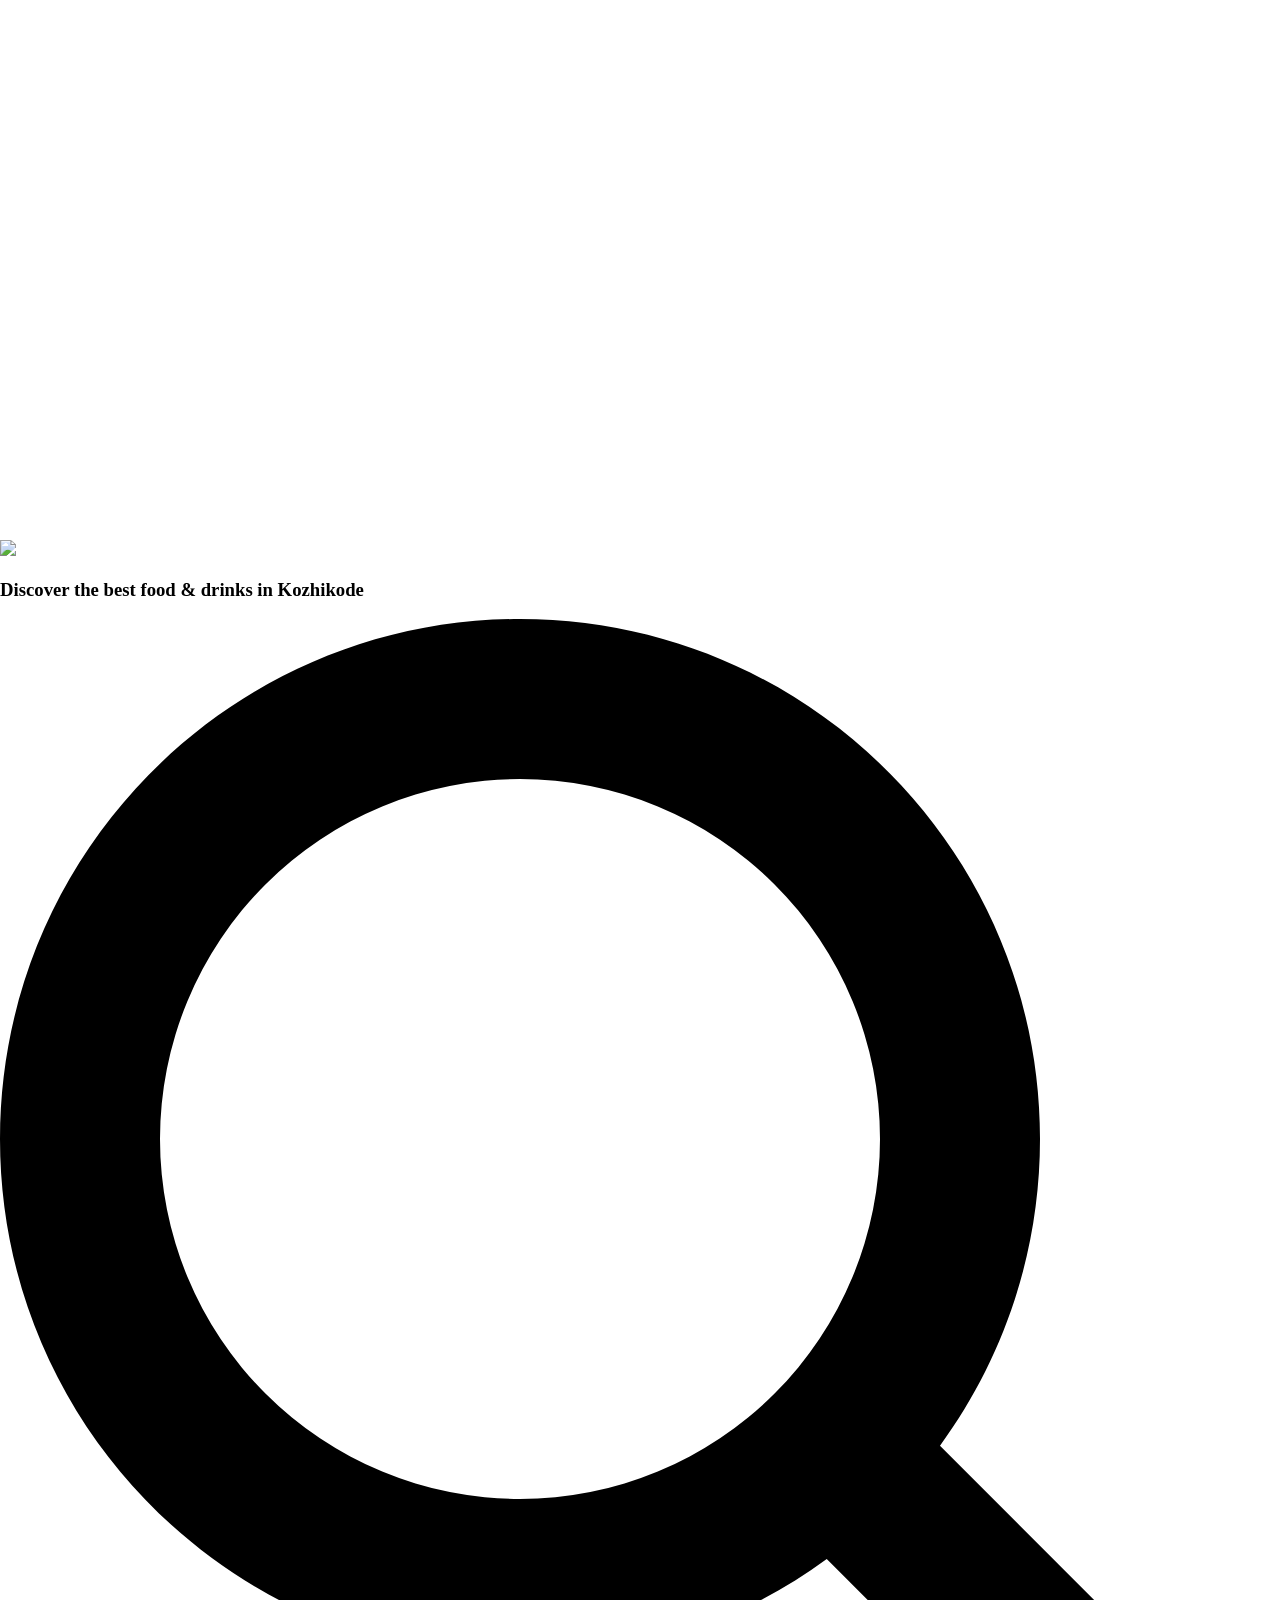
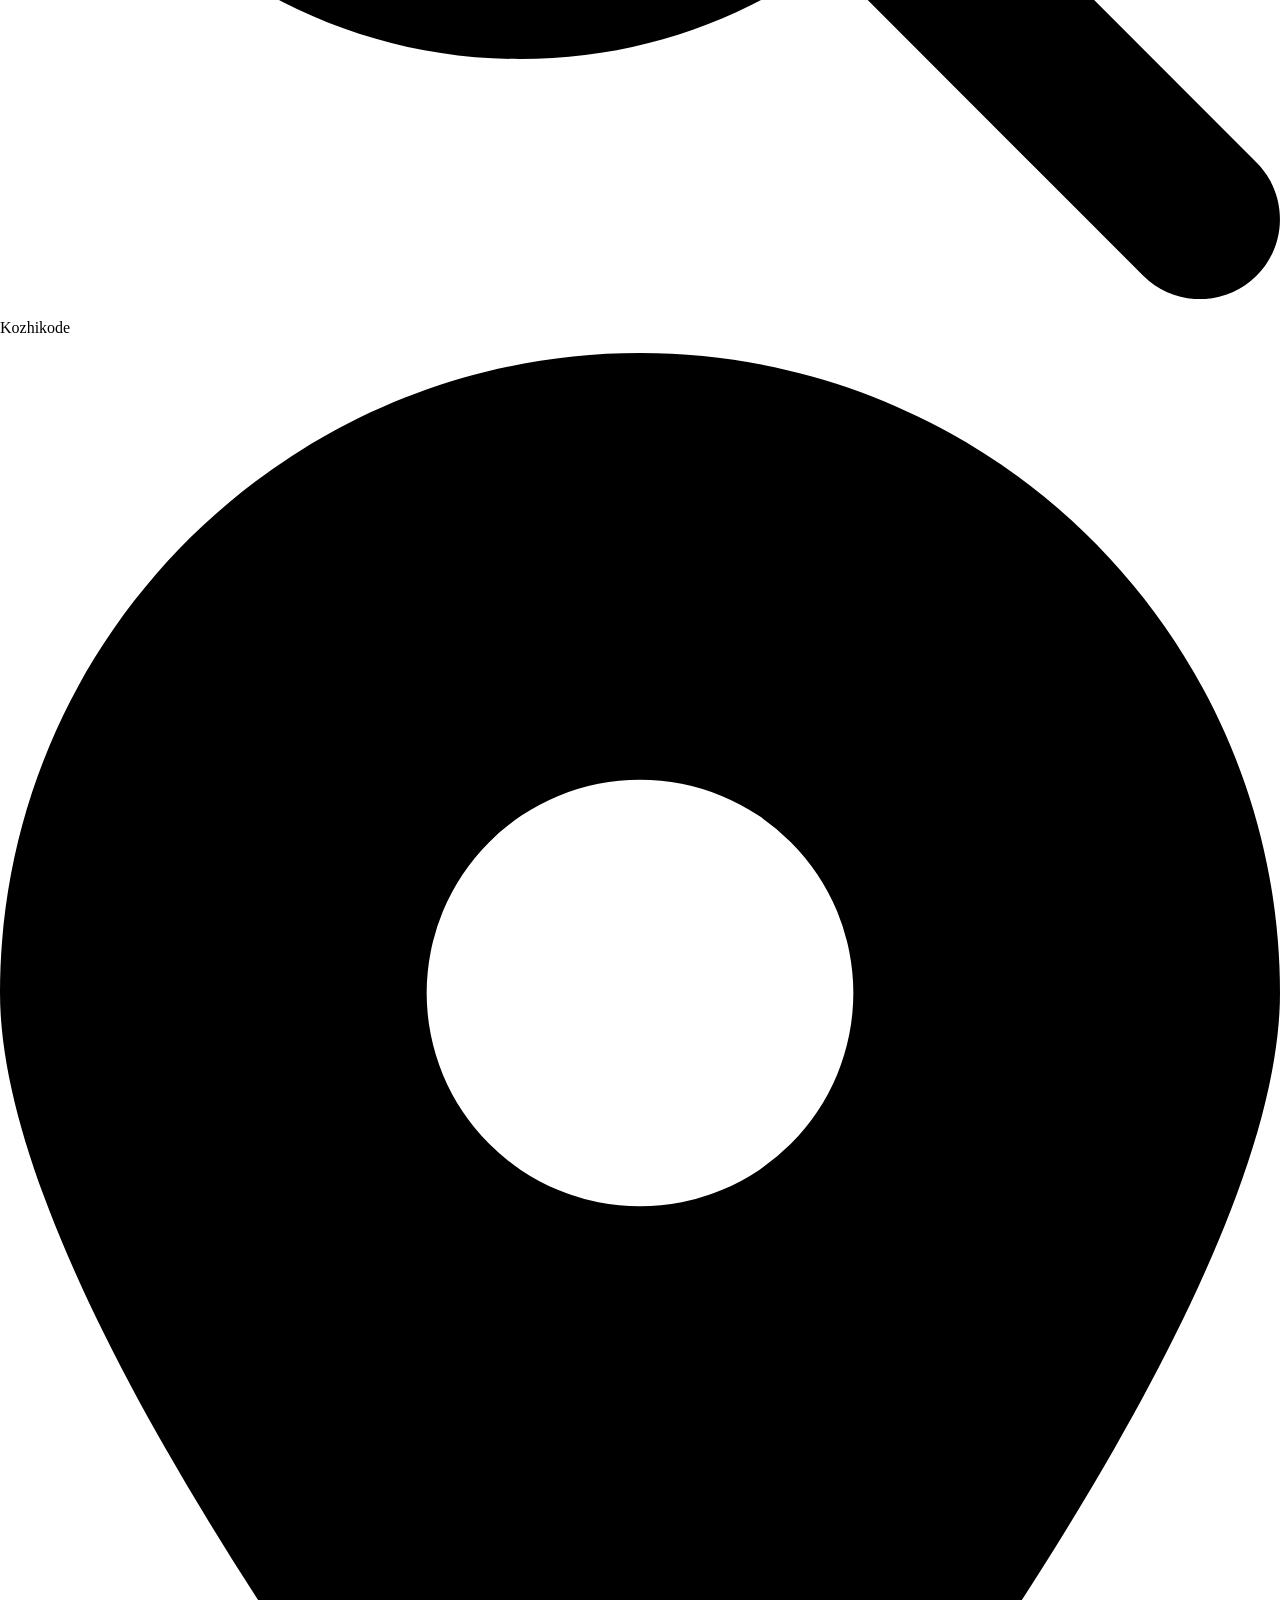
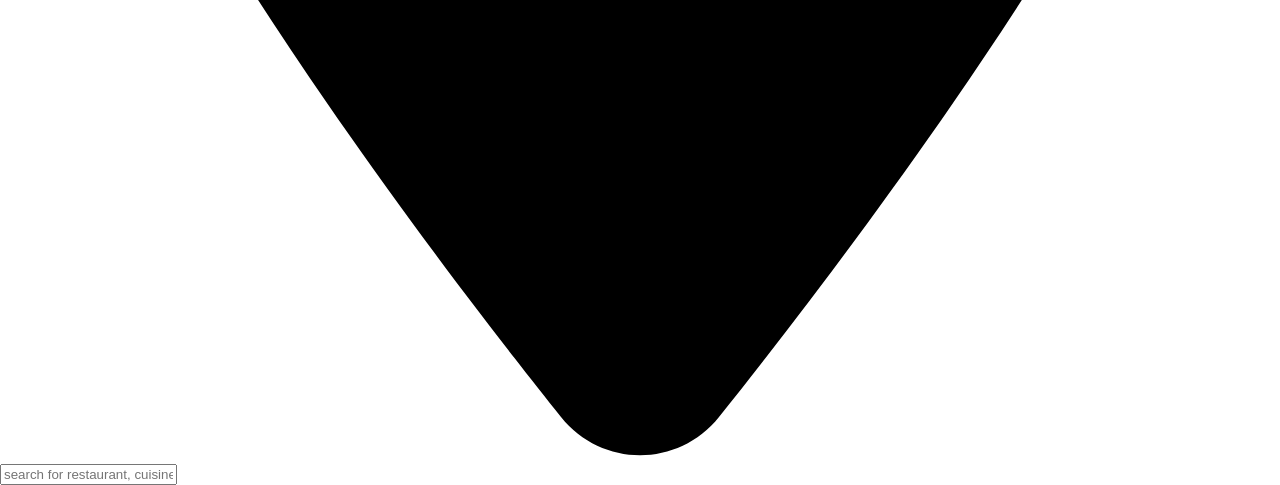
==== Zomato.html @ 06cb5dfa "hii" ====
<!DOCTYPE html>
<html lang="en">
<head>
    <meta charset="UTF-8">
    <link rel="icon" href="Zomato_logo.png">
    <link rel="stylesheet" href="Zomato.css">
    <meta name="viewport" content="width=device-width, initial-scale=1.0">
    <title>Zomato</title>
</head>
<body>
    <header>
        <nav>
        <div class="user-icon">
        </div>
        <div class="right">
        </div>
        </nav>
    </header>

    
           
        <div class="head">
            <img class="nav-img" src="https://b.zmtcdn.com/web_assets/81f3ff974d82520780078ba1cfbd453a1583259680.png">
            <h3>Discover the best food & drinks in Kozhikode</h3>
        </div>
        <div class="Seach">
            <svg xmlns="http://www.w3.org/2000/svg" viewBox="0 0 512 512" wi ><!--!Font Awesome Free 6.7.2 by @fontawesome - https://fontawesome.com License - https://fontawesome.com/license/free Copyright 2025 Fonticons, Inc.--><path d="M416 208c0 45.9-14.9 88.3-40 122.7L502.6 457.4c12.5 12.5 12.5 32.8 0 45.3s-32.8 12.5-45.3 0L330.7 376c-34.4 25.2-76.8 40-122.7 40C93.1 416 0 322.9 0 208S93.1 0 208 0S416 93.1 416 208zM208 352a144 144 0 1 0 0-288 144 144 0 1 0 0 288z"/></svg>
            <p>Kozhikode</p>
            <svg xmlns="http://www.w3.org/2000/svg" viewBox="0 0 384 512"><!--!Font Awesome Free 6.7.2 by @fontawesome - https://fontawesome.com License - https://fontawesome.com/license/free Copyright 2025 Fonticons, Inc.--><path d="M215.7 499.2C267 435 384 279.4 384 192C384 86 298 0 192 0S0 86 0 192c0 87.4 117 243 168.3 307.2c12.3 15.3 35.1 15.3 47.4 0zM192 128a64 64 0 1 1 0 128 64 64 0 1 1 0-128z"/></svg>
            <input type="text" placeholder="search for restaurant, cuisine or a dish">
        </div>
</body>
</html>
---- Zomato.css ----
body {
    margin: 0%;
    padding: 0%;
    text-decoration: none;
}
header {
    width: 100%;
    height: 60vh;
    overflow: hidden;
    position: relative;
    object-fit: cover;
}
.nav-imag {
position: absolute;
top: 20vh;
z-index: -1;
 
}
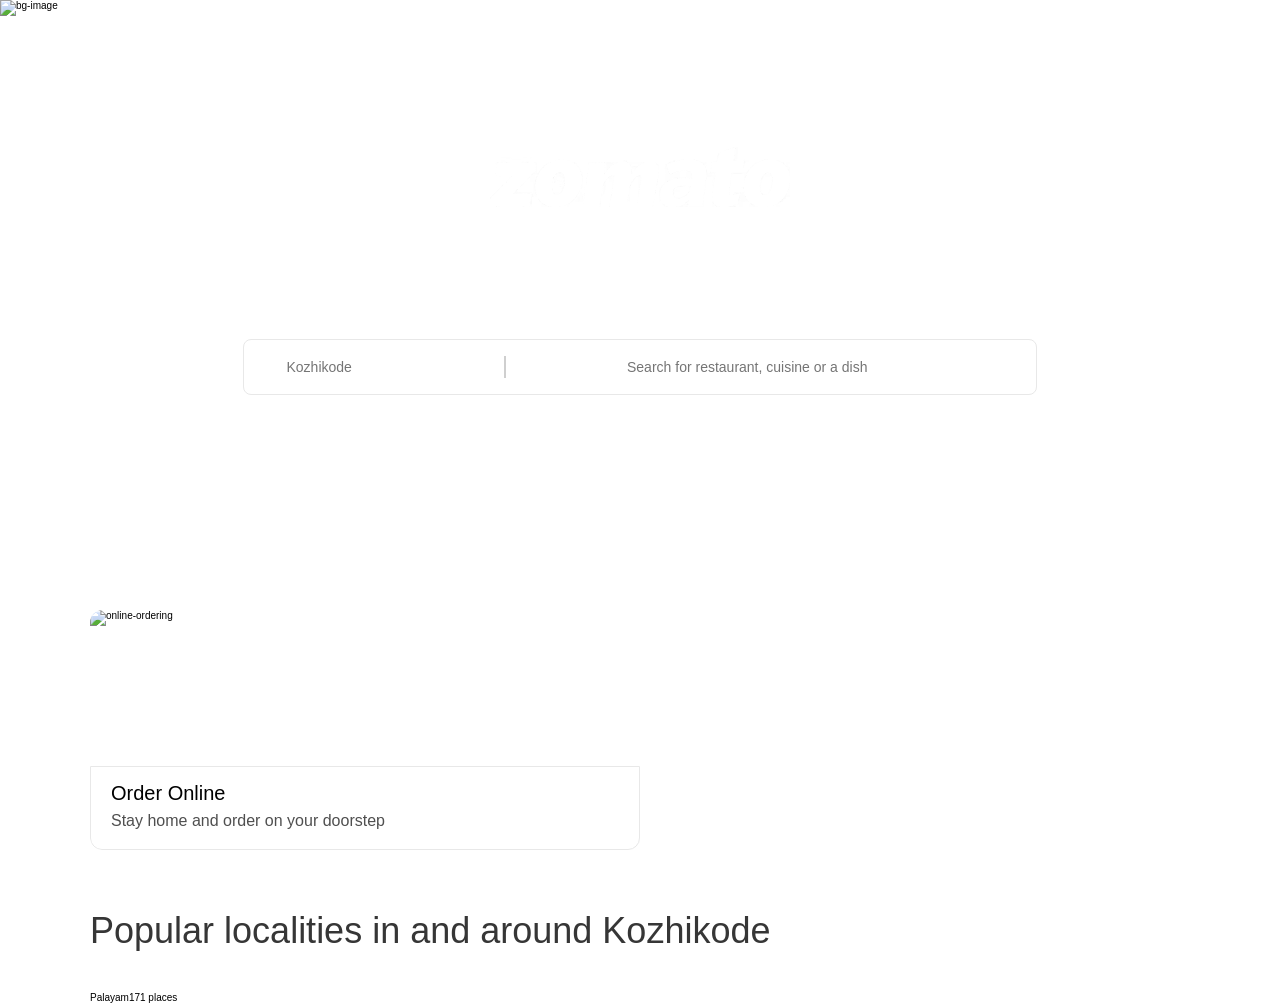
==== commit a493bd2b: "last comit" ====
--- a/Zomato.html
+++ b/Zomato.html
@@ -1,33 +1,94 @@
 <!DOCTYPE html>
 <html lang="en">
+
 <head>
+    <link rel="icon" type="image/x-icon" href="Assets/favicon.ico">
+    <link rel="stylesheet" type="text/css" href="Styles/index.css">
+    <link rel="stylesheet" type="text/css" href="Styles/nav.css">
+    <link rel="stylesheet" type="text/css" href="Styles/top.css">
+    <link rel="stylesheet" type="text/css" href="Styles/main.css">
+    <link rel="stylesheet" type="text/css" href="Styles/localities.css">
     <meta charset="UTF-8">
-    <link rel="icon" href="Zomato_logo.png">
-    <link rel="stylesheet" href="Zomato.css">
     <meta name="viewport" content="width=device-width, initial-scale=1.0">
     <title>Zomato</title>
+    <script src="https://unpkg.com/feather-icons"></script>
 </head>
+
 <body>
     <header>
         <nav>
-        <div class="user-icon">
-        </div>
-        <div class="right">
-        </div>
+            <div class="nav-left">
+                <div class="nav-element"><i data-feather="smartphone"></i><a href="#">Get the app</a></div>
+            </div>
+            <div class="nav-right">
+                <div class="nav-element"><a href="#">Investor Relations</a></div>
+                <div class="nav-element"><a href="#">Add restraunt</a></div>
+                <div class="nav-element"><a href="#">Log in</a></div>
+                <div class="nav-element"><a href="#">Sign up</a></div>
+            </div>
         </nav>
     </header>
+    <main>
+        <section class="top">
+            <img src="https://b.zmtcdn.com/web_assets/81f3ff974d82520780078ba1cfbd453a1583259680.png" alt="bg-image"
+                class="bg-image">
+            <div class="center-content column">
+                <img src="Assets/logo.png" alt="zomato logo" class="main-logo">
+                <h1>Discover the best food & drinks in <span class="city">Kozhikode</span></h1>
+                <div class="search-container row">
+                    <div class="location">
+                        <div class="map-in">
+                            <i data-feather="map-pin"></i>
+                        </div>
+                        <input type="text" placeholder="Kozhikode" class="location-input">
+                        <div class="chevron">
+                            <i data-feather="chevron-down"></i>
+                        </div>
+                    </div>
+                    <div class="line"></div>
+                    <div class="search">
+                        <div class="search-icon">
+                            <i data-feather="search"></i>
+                        </div>
+                        <input type="text" placeholder="Search for restaurant, cuisine or a dish" class="search-input">
+                    </div>
+                </div>
+            </div>
+        </section>
+        <section class="main-body">
+            <div class="options">
+                <div class="option">
+                    <div class="image">
+                        <img src="https://b.zmtcdn.com/webFrontend/e5b8785c257af2a7f354f1addaf37e4e1647364814.jpeg?output-format=webp&fit=around|402:360&crop=402:360;*,*"
+                            alt="online-ordering">
+                        <div class="info">
+                            <div class="info-title">Order Online</div>
+                            <div class="info-discription">Stay home and order on your doorstep</div>
+                        </div>
+                    </div>
+                </div>
+            </div>
 
-    
-           
-        <div class="head">
-            <img class="nav-img" src="https://b.zmtcdn.com/web_assets/81f3ff974d82520780078ba1cfbd453a1583259680.png">
-            <h3>Discover the best food & drinks in Kozhikode</h3>
-        </div>
-        <div class="Seach">
-            <svg xmlns="http://www.w3.org/2000/svg" viewBox="0 0 512 512" wi ><!--!Font Awesome Free 6.7.2 by @fontawesome - https://fontawesome.com License - https://fontawesome.com/license/free Copyright 2025 Fonticons, Inc.--><path d="M416 208c0 45.9-14.9 88.3-40 122.7L502.6 457.4c12.5 12.5 12.5 32.8 0 45.3s-32.8 12.5-45.3 0L330.7 376c-34.4 25.2-76.8 40-122.7 40C93.1 416 0 322.9 0 208S93.1 0 208 0S416 93.1 416 208zM208 352a144 144 0 1 0 0-288 144 144 0 1 0 0 288z"/></svg>
-            <p>Kozhikode</p>
-            <svg xmlns="http://www.w3.org/2000/svg" viewBox="0 0 384 512"><!--!Font Awesome Free 6.7.2 by @fontawesome - https://fontawesome.com License - https://fontawesome.com/license/free Copyright 2025 Fonticons, Inc.--><path d="M215.7 499.2C267 435 384 279.4 384 192C384 86 298 0 192 0S0 86 0 192c0 87.4 117 243 168.3 307.2c12.3 15.3 35.1 15.3 47.4 0zM192 128a64 64 0 1 1 0 128 64 64 0 1 1 0-128z"/></svg>
-            <input type="text" placeholder="search for restaurant, cuisine or a dish">
-        </div>
+            <div class="localities">
+                <div class="title">
+                    Popular localities in and around <span class="city">Kozhikode</span>
+                </div>
+                <div class="localities-list">
+                    <div class="locality row">
+                        <div class="left"></div>
+                        <div class="locality-title">Palayam</div>
+                        <div class="places">171 places</div>
+                    </div>
+                    <div class="right">
+                        <i data-feather="chevron-right"></i>
+                    </div>
+                </div>
+            </div>
+        </section>
+    </main>
+    <script>
+        feather.replace();
+    </script>
 </body>
+
 </html>
--- a/Styles/index.css
+++ b/Styles/index.css
@@ -0,0 +1,25 @@
+@import url("https://fonts.googleapis.com/css2?family=Ubuntu:wght@200;400;500;700&display=swap");
+
+body {
+    margin: 0%;
+    padding: 0%;
+     box-sizing: border-box;
+}
+body {
+    overflow-x: hidden;
+}
+html {
+    font-family: "Open Sans", sans-serif;
+    scroll-behavior: smooth;
+    font-size: 10px;
+}
+a {
+    text-decoration: none;
+}
+.row {
+    display: flex;
+}
+.column {
+    display: flex;
+    flex-direction: column;
+}
--- a/Styles/nav.css
+++ b/Styles/nav.css
@@ -0,0 +1,44 @@
+header {
+    width: 100%;
+    color: white;
+    position: absolute;
+}
+nav {
+    width: 80%;
+    font-weight: 200;
+    background: transparent;
+    align-items: center ;
+    display: flex;
+    justify-content: space-between;
+    margin: auto;
+    user-select: none;
+    padding: 17px 0px;
+    color: #ffffff;
+}
+nav .nav-element a {
+color: #ffffff;
+font-size: 14px;
+font-weight: 400;
+
+
+}
+nav .nav-element {
+    color: #ffffff;
+    padding: 10px;
+    border-style: solid;
+    border-color: transparent;
+    border-width: 0px 0px 2px;
+    display: flex;
+    align-items: center;
+    gap: 5px;
+    cursor: pointer;
+}
+nav .nav-right {
+    display: flex;
+}
+nav .nav-right .nav-element a {
+    margin-right: 20px;
+    font-size: 18px;
+    font-weight: 200;
+    padding: 8px;
+}
--- a/Styles/top.css
+++ b/Styles/top.css
@@ -0,0 +1,99 @@
+.top {
+    position: relative;
+    height: calc(100vh - 300px);
+    min-height: 420px;
+    max-height: 570px;
+    margin-bottom: 40px;
+}
+.top .bg-image {
+    position: absolute;
+    top: 0;
+    left: 0;
+    z-index: -1;
+    height: calc(100vh - 300px);
+    min-height: 420px;
+    max-height: 570px;
+    object-fit: cover;
+    width: 100%;
+}
+.top .center-content {
+    position: absolute;
+    bottom: calc(50% - 110px);
+    left: 50%;
+    transform: translateX(-50%);
+    justify-content: center;
+    align-items: center;
+    width: 100%;
+}
+main .main-logo {
+    height: 60px;
+    width: 300px;
+    position: relative;
+}
+main .top h1 {
+    color: white;
+    font-weight: 200;
+    font-size: 36px;
+    text-align: center;
+    margin-top: 30px;
+}
+main .top .city {
+    font-weight: 400;
+}
+main .top .search-container {
+    flex-direction: row;
+    background-color: white;
+    border-radius: 8px;
+    margin-top: 30px;
+    border: 1px solid rgb(232, 232, 232);
+    height: 54px;
+    align-items: center;
+}
+main .top .search-container input {
+    border: none;
+}
+main .top .search-container >div {
+    display: flex;
+    align-items: center;
+}
+main .top .search-container .location {
+    width: 240px;
+    padding: 0 10px;
+    justify-content: space-around;
+}
+main .top .search-container .map-in svg {
+    color: rgb(255, 126, 139);
+}
+main .top .search-container .chevron svg{
+    color: rgb(0, 0, 0);
+}
+main .top .search-container .line {
+    width: 0px;
+    height: 20px;
+    border: 1px solid rgb(207, 207, 207);
+}
+main .top .search-container .search {
+    width: 530px;
+    display: flex;
+}
+main .top .search-container .search-input {
+    flex: 1;
+}
+main .top .search-container .search .search-icon {
+    width: 60px;
+    margin: -1px 60px -1px -1px;
+    display: flex;
+    justify-content: center;
+}
+main .search-container .search .search-icon svg {
+    color: rgb(130, 130, 130);
+}
+main .search-container .search-input {
+    font-size: 14px;
+    width: 100%;
+}
+main .search-container .location-input {
+    font-size: 14px;
+}
+
+
--- a/Styles/main.css
+++ b/Styles/main.css
@@ -0,0 +1,67 @@
+.main-body {
+    max-width: 110rem;
+    width: 100%;
+    margin: auto;
+    max-height: initial;
+    margin: 0px auto;
+}
+.options {
+    display: flex;
+    margin-bottom: 60px;
+    width: 100%;
+    display: flex;
+    flex-wrap: wrap;
+    position: relative;
+    gap: 10px;
+}
+.option {
+    position: relative;
+    width: 100%;
+    -webkit-box-flex: 0;
+    flex-grow: 0;
+    flex-shrink: 0;
+    flex: 1;
+    border-radius: 1.2rem;
+    overflow: hidden;
+    height: 24rem;
+    cursor: pointer;
+
+}
+.image {
+    width: 50%;
+    height: 100%;
+    overflow: hidden;
+    border-radius: 12px;
+    z-index: -1;
+}
+.image img {
+    width: 100%;
+    height: 100%;
+    object-fit: cover ;
+}
+.info {
+    position: absolute;
+    bottom: 0;
+    left: 0;
+    background-color: white;
+    width: 46.2%;
+    border: 1px solid rgb(232, 232, 232);
+    border-bottom-right-radius: 12px;
+    border-bottom-left-radius: 12px;
+    padding: 10px 20px 16px;
+}
+.info-title {
+    text-align: left;
+    font-weight: 500;
+    font-size: 20px;
+    line-height: 32px;
+}
+.info-discription {
+    color: rgb(79, 79, 79);
+    font-weight: 400;
+    font-size: initial;
+    line-height: 1.5;
+    margin: 0px;
+    font-size: 16px;
+
+}
--- a/Styles/localities.css
+++ b/Styles/localities.css
@@ -0,0 +1,10 @@
+.localities .title {
+    margin: 0px;
+    color: rgb(54, 54, 54);
+    font-size: 36px;
+    font-weight: 200;
+    margin-bottom: 40px;
+}
+.localities .title .city {
+    
+}
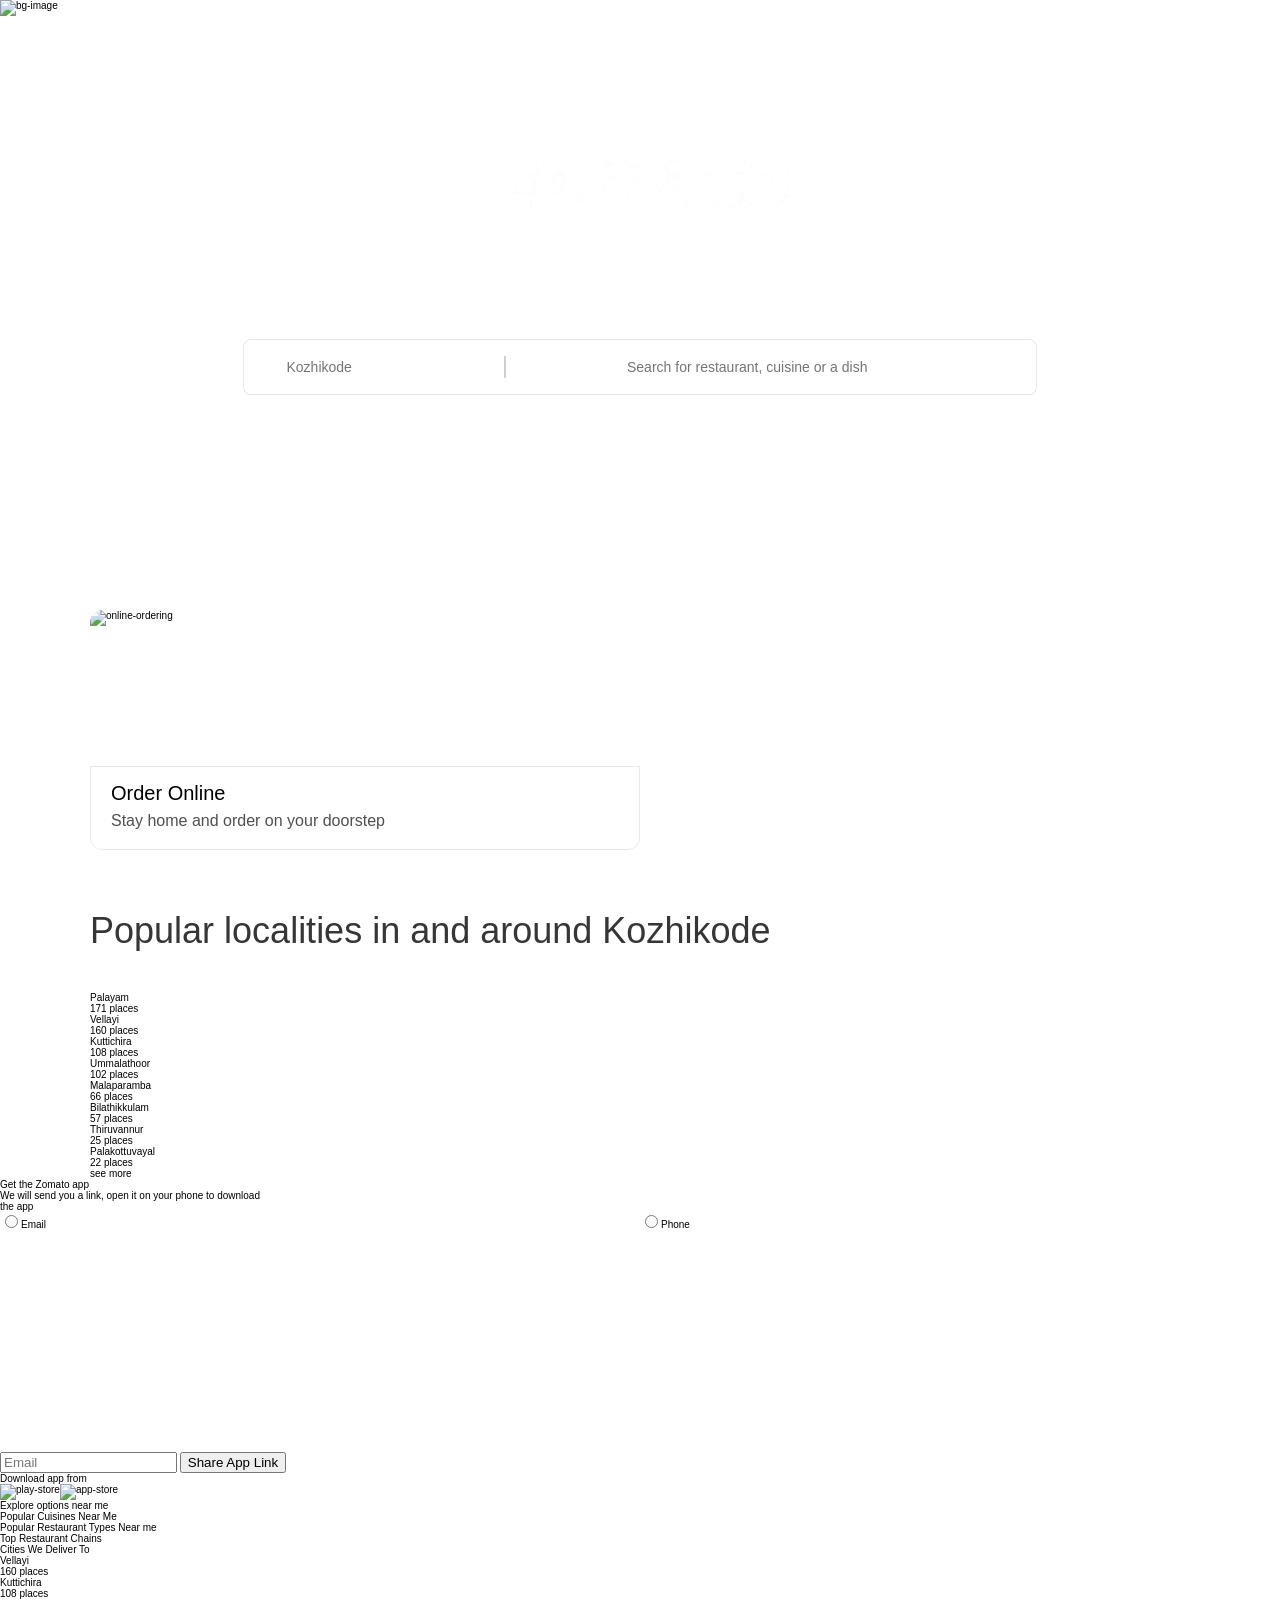
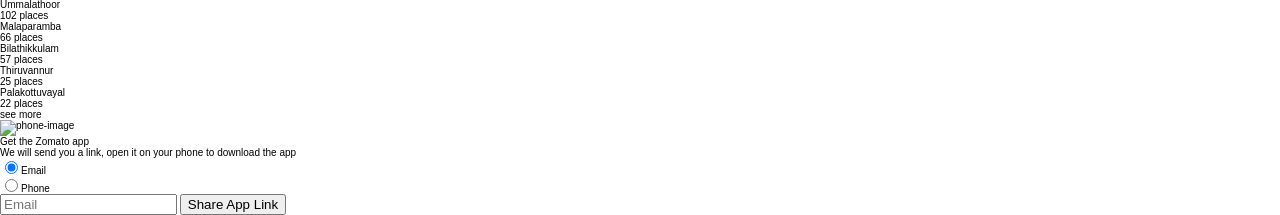
==== commit cdd066d9: "Zomato Updated" ====
--- a/Zomato.html
+++ b/Zomato.html
@@ -2,12 +2,13 @@
 <html lang="en">
 
 <head>
-    <link rel="icon" type="image/x-icon" href="Assets/favicon.ico">
     <link rel="stylesheet" type="text/css" href="Styles/index.css">
     <link rel="stylesheet" type="text/css" href="Styles/nav.css">
     <link rel="stylesheet" type="text/css" href="Styles/top.css">
     <link rel="stylesheet" type="text/css" href="Styles/main.css">
     <link rel="stylesheet" type="text/css" href="Styles/localities.css">
+    <link rel="stylesheet" type="text/css" href="Styles/app-section.css">
+    <link rel="icon" type="image/x-icon" href="Assets/favicon.ico">
     <meta charset="UTF-8">
     <meta name="viewport" content="width=device-width, initial-scale=1.0">
     <title>Zomato</title>
@@ -75,12 +76,245 @@
                 </div>
                 <div class="localities-list">
                     <div class="locality row">
-                        <div class="left"></div>
-                        <div class="locality-title">Palayam</div>
-                        <div class="places">171 places</div>
-                    </div>
-                    <div class="right">
+                        <div class="left">
+                            <div class="locality-title">Palayam</div>
+                            <div class="places">171 places</div>
+                        </div>
+                        <div class="right">
+                            <i data-feather="chevron-right"></i>
+                        </div>
+                    </div>
+                    <div class="locality row">
+                        <div class="left">
+                            <div class="locality-title">Vellayi</div>
+                            <div class="places">160 places</div>
+                        </div>
+                        <div class="right">
+                            <i data-feather="chevron-right"></i>
+                        </div>
+                    </div>
+                    <div class="locality row">
+                        <div class="left">
+                            <div class="locality-title">Kuttichira</div>
+                            <div class="places">108 places</div>
+                        </div>
+                        <div class="right">
+                            <i data-feather="chevron-right"></i>
+                        </div>
+                    </div>
+                    <div class="locality row">
+                        <div class="left">
+                            <div class="locality-title">Ummalathoor</div>
+                            <div class="places">102 places</div>
+                        </div>
+                        <div class="right">
+                            <i data-feather="chevron-right"></i>
+                        </div>
+                    </div>
+                    <div class="locality row">
+                        <div class="left">
+                            <div class="locality-title">Malaparamba</div>
+                            <div class="places">66 places</div>
+                        </div>
+                        <div class="right">
+                            <i data-feather="chevron-right"></i>
+                        </div>
+                    </div>
+                    <div class="locality row">
+                        <div class="left">
+                            <div class="locality-title">Bilathikkulam</div>
+                            <div class="places">57 places</div>
+                        </div>
+                        <div class="right">
+                            <i data-feather="chevron-right"></i>
+                        </div>
+                    </div>
+                    <div class="locality row">
+                        <div class="left">
+                            <div class="locality-title">Thiruvannur</div>
+                            <div class="places">25 places</div>
+                        </div>
+                        <div class="right">
+                            <i data-feather="chevron-right"></i>
+                        </div>
+                    </div>
+                    <div class="locality row">
+                        <div class="left">
+                            <div class="locality-title">Palakottuvayal</div>
+                            <div class="places">22 places</div>
+                        </div>
+                        <div class="right">
+                            <i data-feather="chevron-right"></i>
+                        </div>
+                    </div>
+                    <div class="locality">
+                        <div class="center">
+                            see more
+                            <i data-feather="chevron-down"></i>
+                        </div>
+                    </div>
+                </div>
+            </div>
+        </section>
+        <section class="app-section">
+            <div class="app-content">
+                <div class="phone-image">
+ 
+                </div>
+                <div class="app-info">
+                    <div class="app-heading">Get the Zomato app
+
+                    </div>
+                    <div class="app-discription">We will send you a link, open it on your phone to download<br>the app
+
+                    </div>
+                    <div class="app-options row">
+                        <div class="option"><input type="radio" id="email" name="options" checked><label
+                                for="email">Email</label>
+                        </div>
+                        <div class="option"><input type="radio" id="phone" name="options"><label
+                                for="phone">Phone</label>
+                        </div>
+                    </div>
+                    <div class="email-input">
+                        <input type="email" placeholder="Email" id="email-input">
+                        <button>Share App Link</button>
+                    </div>
+                    <div class="store">
+                        <div class="store-discription">Download app from
+                        </div>
+                        <div class="store-button row">
+                            <img src="https://b.zmtcdn.com/data/webuikit/23e930757c3df49840c482a8638bf5c31556001144.png" alt="play-store">
+                            <img src="https://b.zmtcdn.com/data/webuikit/9f0c85a5e33adb783fa0aef667075f9e1556003622.png" alt="app-store">
+                        </div>
+                    </div>
+                </div>
+            </div>
+        </section>
+        <section class="explore-options">
+            <div class="heading">Explore options near me</div>
+            <div class="accordions">
+                <div class="accordion">
+                    <div class="accordion-container">
+                        <div class="accordion-titile">Popular Cuisines Near Me</div>
+                        <i data-feather="chevron-down"></i>
+                    </div>
+                </div>
+                <div class="accordion">
+                    <div class="accordion-container">
+                        <div class="accordion-titile">Popular Restaurant Types Near me</div>
+                        <i data-feather="chevron-down"></i>
+                    </div>
+                </div>
+                <div class="accordion">
+                    <div class="accordion-container">
+                        <div class="accordion-titile">Top Restaurant Chains</div>
+                        <i data-feather="chevron-down"></i>
+                    </div>
+                </div>
+                <div class="accordion">
+                    <div class="accordion-container">
+                        <div class="accordion-titile">Cities We Deliver To</div>
+                        <i data-feather="chevron-down"></i>
                         <i data-feather="chevron-right"></i>
+                        </div>
+                    </div>
+                    <div class="locality row">
+                        <div class="left">
+                            <div class="locality-title">Vellayi</div>
+                            <div class="places">160 places</div>
+                        </div>
+                        <div class="right">
+                            <i data-feather="chevron-right"></i>
+                        </div>
+                    </div>
+                    <div class="locality row">
+                        <div class="left">
+                            <div class="locality-title">Kuttichira</div>
+                            <div class="places">108 places</div>
+                        </div>
+                        <div class="right">
+                            <i data-feather="chevron-right"></i>
+                        </div>
+                    </div>
+                    <div class="locality row">
+                        <div class="left">
+                            <div class="locality-title">Ummalathoor</div>
+                            <div class="places">102 places</div>
+                        </div>
+                        <div class="right">
+                            <i data-feather="chevron-right"></i>
+                        </div>
+                    </div>
+                    <div class="locality row">
+                        <div class="left">
+                            <div class="locality-title">Malaparamba</div>
+                            <div class="places">66 places</div>
+                        </div>
+                        <div class="right">
+                            <i data-feather="chevron-right"></i>
+                        </div>
+                    </div>
+                    <div class="locality row">
+                        <div class="left">
+                            <div class="locality-title">Bilathikkulam</div>
+                            <div class="places">57 places</div>
+                        </div>
+                        <div class="right">
+                            <i data-feather="chevron-right"></i>
+                        </div>
+                    </div>
+                    <div class="locality row">
+                        <div class="left">
+                            <div class="locality-title">Thiruvannur</div>
+                            <div class="places">25 places</div>
+                        </div>
+                        <div class="right">
+                            <i data-feather="chevron-right"></i>
+                        </div>
+                    </div>
+                    <div class="locality row">
+                        <div class="left">
+                            <div class="locality-title">Palakottuvayal</div>
+                            <div class="places">22 places</div>
+                        </div>
+                        <div class="right">
+                            <i data-feather="chevron-right"></i>
+                        </div>
+                    </div>
+                    <div class="locality">
+                        <div class="center">
+                            see more
+                            <i data-feather="chevron-down"></i>
+                        </div>
+                    </div>
+                </div>
+            </div>
+        </section>
+        <section class="app-section">
+            <div class="app-content">
+                <div class="phone-image">
+                    <img src="https://b.zmtcdn.com/data/o2_assets/ce5bc038a8a2d4f8f24465c8826182af1726501431.png"
+                        alt="phone-image">
+                </div>
+                <div class="app-info">
+                    <div class="app-heading">Get the Zomato app
+
+                    </div>
+                    <div class="app-discription">We will send you a link, open it on your phone to download the app
+
+                    </div>
+                    <div class="app-options">
+                        <div class="email"><input type="radio" id="email" name="options" checked><label
+                                for="email">Email</label>
+                        </div>
+                        <div class="phone"><input type="radio" id="phone" name="options"><label
+                                for="phone">Phone</label>
+                        </div>
+                    </div>
+                    <div class="email-input">
+                        <input type="email" placeholder="Email" id="email-input">
+                        <button>Share App Link</button>
                     </div>
                 </div>
             </div>
--- a/Styles/nav.css
+++ b/Styles/nav.css
@@ -31,7 +31,6 @@
     display: flex;
     align-items: center;
     gap: 5px;
-    cursor: pointer;
 }
 nav .nav-right {
     display: flex;
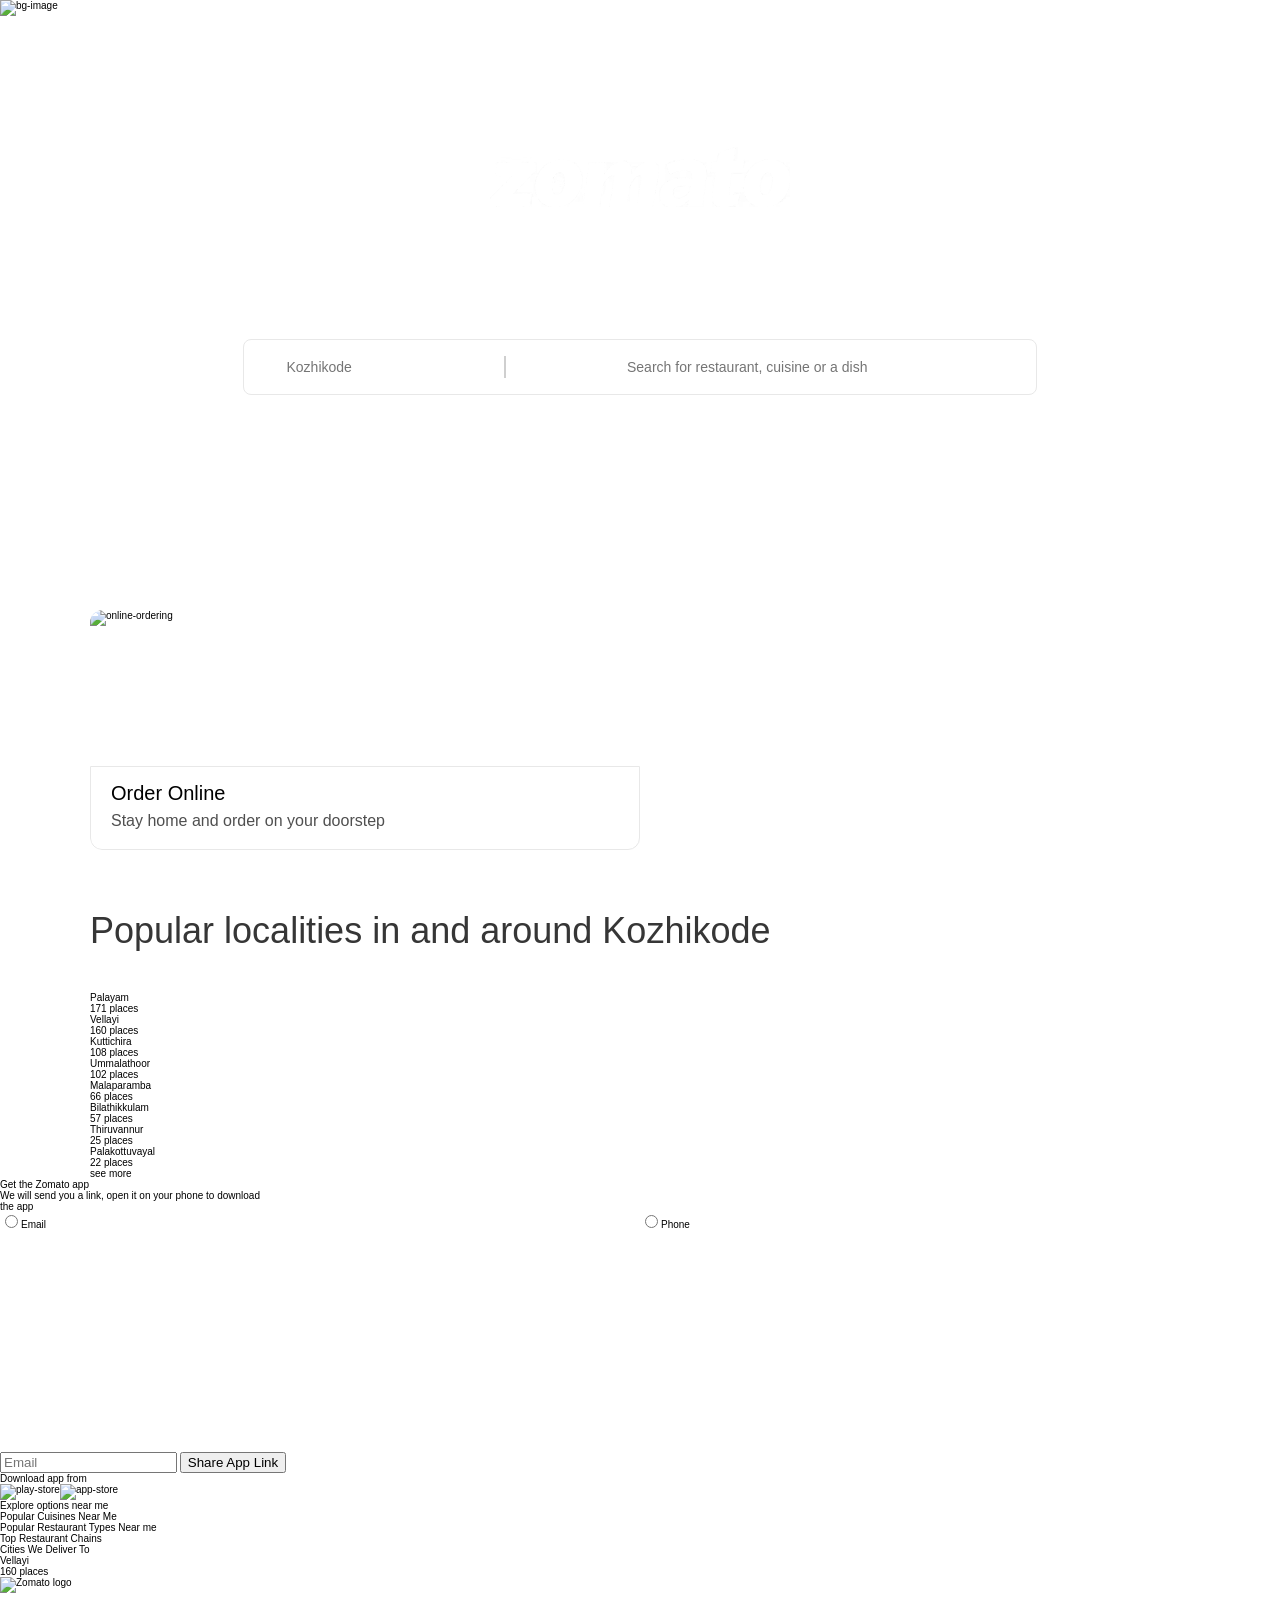
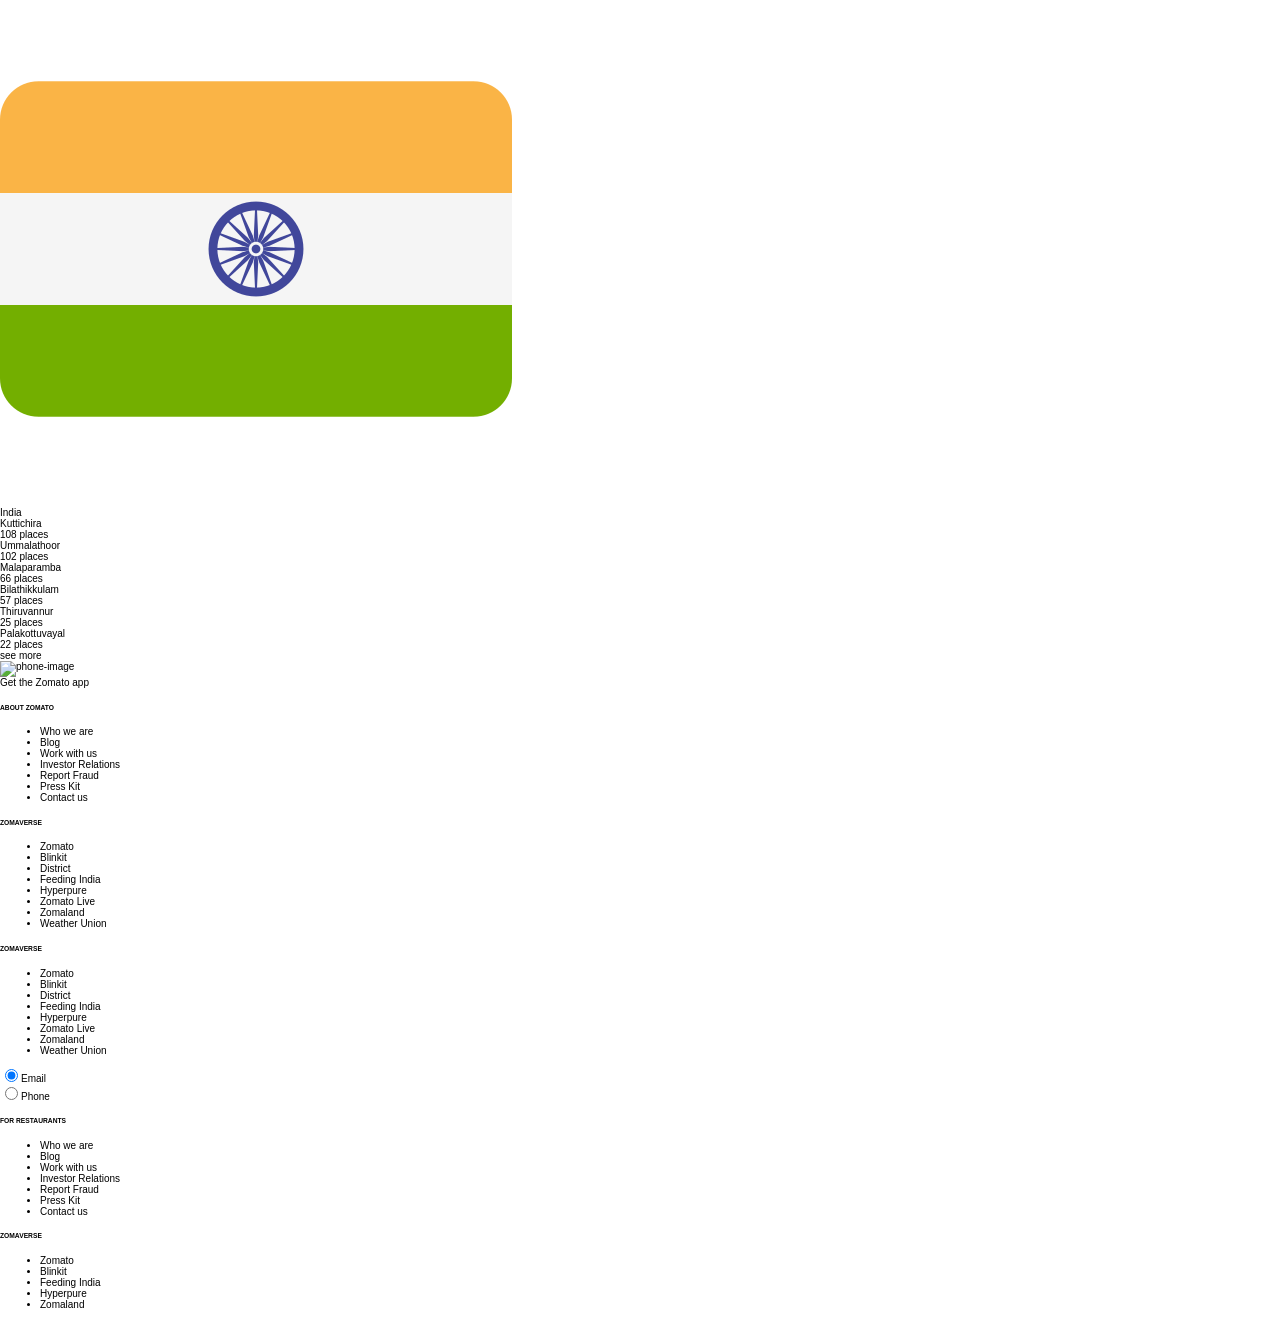
==== commit 12dcdac0: "Zomato Final" ====
--- a/Zomato.html
+++ b/Zomato.html
@@ -224,9 +224,16 @@
                             <div class="locality-title">Vellayi</div>
                             <div class="places">160 places</div>
                         </div>
-                        <div class="right">
-                            <i data-feather="chevron-right"></i>
-                        </div>
+        </section>
+        <footer>
+            <div class="top-section">
+                <img src="https://b.zmtcdn.com/web_assets/b40b97e677bc7b2ca77c58c61db266fe1603954218.png?fit=around|198:42&crop=198:42;*,*"
+                    alt="Zomato logo">
+                <div class="right-sections">
+                    <div class="india"><img src="Assets/india.png" alt="india logo">
+                        <div class="text">India</div>
+                        <i data-feather="chevron-down"></i>
+                    </div>
                     </div>
                     <div class="locality row">
                         <div class="left">
@@ -301,24 +308,76 @@
                     <div class="app-heading">Get the Zomato app
 
                     </div>
-                    <div class="app-discription">We will send you a link, open it on your phone to download the app
-
-                    </div>
+            <div class="middle-section">
+                <div class="footer-links">
+                    <h6>ABOUT ZOMATO</h6>
+                    <ul>
+                        <li>Who we are</li>
+                        <li>Blog</li>
+                        <li>Work with us</li>
+                        <li>Investor Relations</li>
+                        <li>Report Fraud</li>
+                        <li>Press Kit</li>
+                        <li>Contact us</li>
+                    </ul>
+                </div>
+                <div class="footer-links">
+                    <h6>ZOMAVERSE</h6>
+                    <ul>
+                        <li>Zomato</li>
+                        <li>Blinkit</li>
+                        <li>District</li>
+                        <li>Feeding India</li>
+                        <li>Hyperpure</li>
+                        <li>Zomato Live</li>
+                        <li>Zomaland</li>
+                        <li>Weather Union</li>
+                    </ul>
+                <div class="footer-links">
+                    <h6>ZOMAVERSE</h6>
+                    <ul>
+                        <li>Zomato</li>
+                        <li>Blinkit</li>
+                        <li>District</li>
+                        <li>Feeding India</li>
+                        <li>Hyperpure</li>
+                        <li>Zomato Live</li>
+                        <li>Zomaland</li>
+                        <li>Weather Union</li>
+                    </ul>
                     <div class="app-options">
                         <div class="email"><input type="radio" id="email" name="options" checked><label
                                 for="email">Email</label>
                         </div>
                         <div class="phone"><input type="radio" id="phone" name="options"><label
                                 for="phone">Phone</label>
-                        </div>
-                    </div>
-                    <div class="email-input">
-                        <input type="email" placeholder="Email" id="email-input">
-                        <button>Share App Link</button>
-                    </div>
-                </div>
-            </div>
-        </section>
+                </div>
+            </div>
+            <div class="middle-section">
+                <div class="footer-links">
+                    <h6>FOR RESTAURANTS</h6>
+                    <ul>
+                        <li>Who we are</li>
+                        <li>Blog</li>
+                        <li>Work with us</li>
+                        <li>Investor Relations</li>
+                        <li>Report Fraud</li>
+                        <li>Press Kit</li>
+                        <li>Contact us</li>
+                    </ul>
+                </div>
+                <div class="footer-links">
+                    <h6>ZOMAVERSE</h6>
+                    <ul>
+                        <li>Zomato</li>
+                        <li>Blinkit</li>
+                        <li>Feeding India</li>
+                        <li>Hyperpure</li>
+                        <li>Zomaland</li>
+                    </ul>
+                </div>
+            </div>
+        </footer>
     </main>
     <script>
         feather.replace();
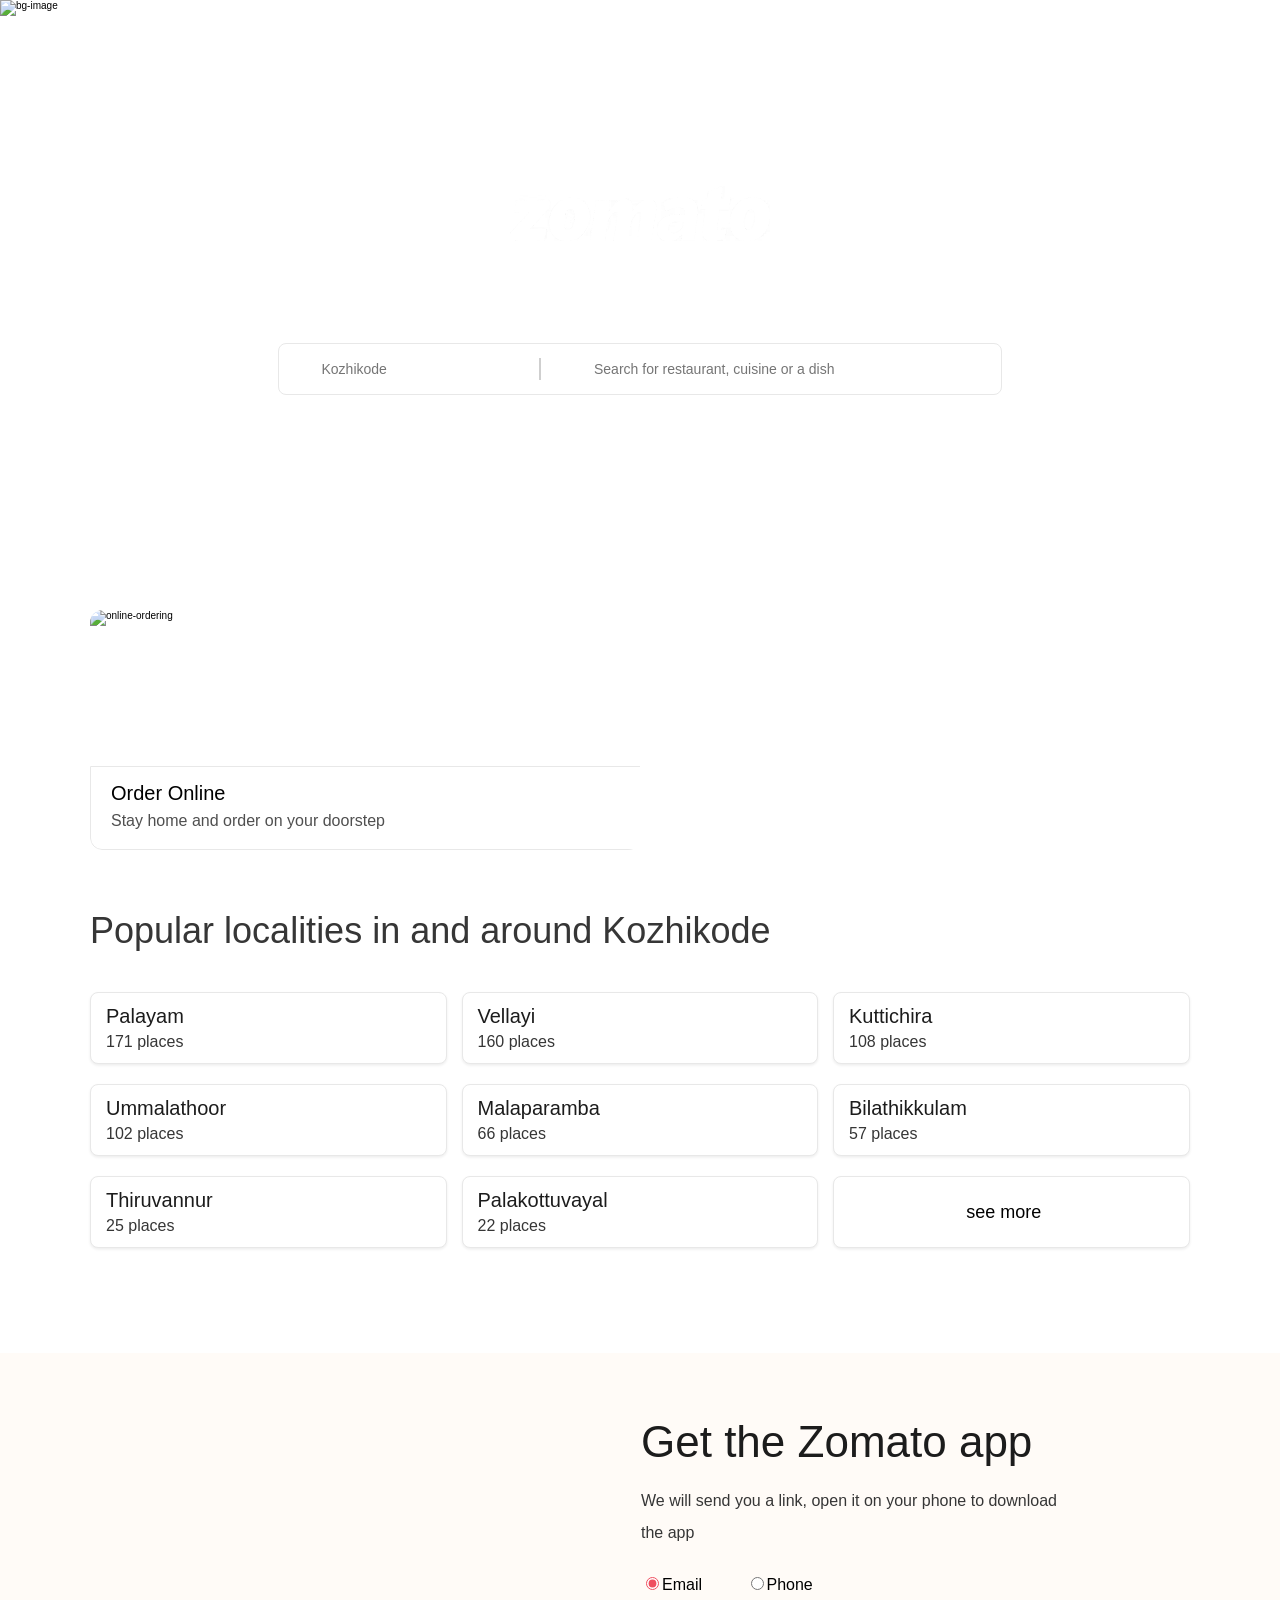
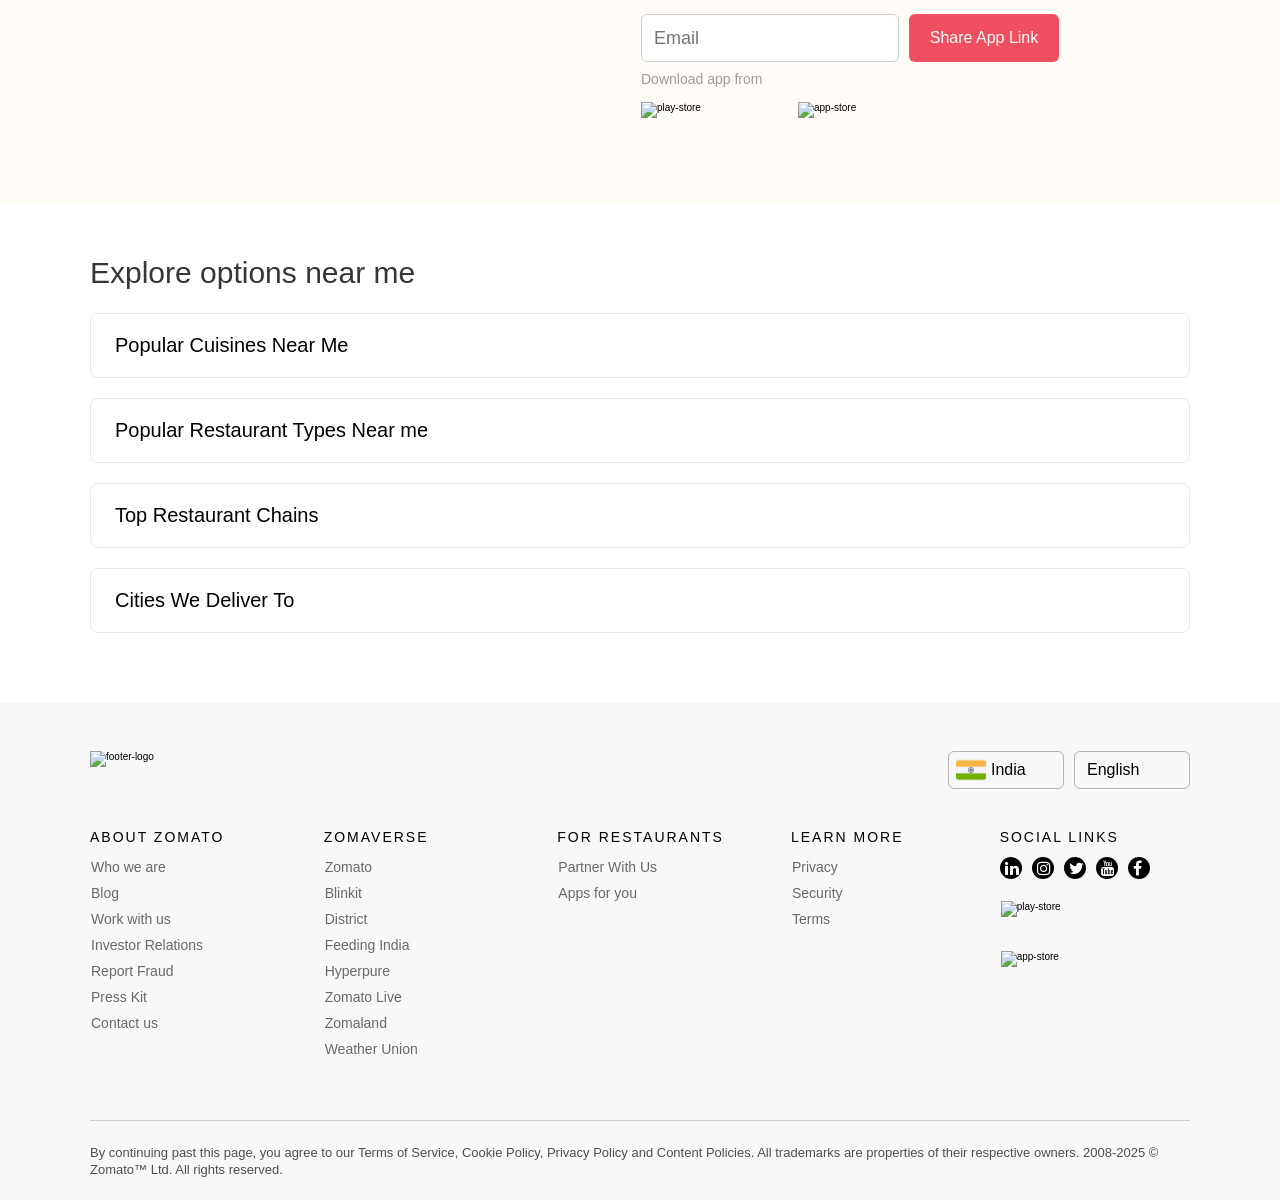
==== commit 1888b2eb: "Zomato Last" ====
--- a/Zomato.html
+++ b/Zomato.html
@@ -8,7 +8,10 @@
     <link rel="stylesheet" type="text/css" href="Styles/main.css">
     <link rel="stylesheet" type="text/css" href="Styles/localities.css">
     <link rel="stylesheet" type="text/css" href="Styles/app-section.css">
+    <link rel="stylesheet" type="text/css" href="Styles/explore-option.css">
+    <link rel="stylesheet" type="text/css" href="Styles/footer.css">
     <link rel="icon" type="image/x-icon" href="Assets/favicon.ico">
+    <link rel="stylesheet" href="https://cdnjs.cloudflare.com/ajax/libs/font-awesome/4.7.0/css/font-awesome.min.css">
     <meta charset="UTF-8">
     <meta name="viewport" content="width=device-width, initial-scale=1.0">
     <title>Zomato</title>
@@ -159,7 +162,7 @@
         <section class="app-section">
             <div class="app-content">
                 <div class="phone-image">
- 
+
                 </div>
                 <div class="app-info">
                     <div class="app-heading">Get the Zomato app
@@ -184,8 +187,10 @@
                         <div class="store-discription">Download app from
                         </div>
                         <div class="store-button row">
-                            <img src="https://b.zmtcdn.com/data/webuikit/23e930757c3df49840c482a8638bf5c31556001144.png" alt="play-store">
-                            <img src="https://b.zmtcdn.com/data/webuikit/9f0c85a5e33adb783fa0aef667075f9e1556003622.png" alt="app-store">
+                            <img src="https://b.zmtcdn.com/data/webuikit/23e930757c3df49840c482a8638bf5c31556001144.png"
+                                alt="play-store">
+                            <img src="https://b.zmtcdn.com/data/webuikit/9f0c85a5e33adb783fa0aef667075f9e1556003622.png"
+                                alt="app-store">
                         </div>
                     </div>
                 </div>
@@ -216,165 +221,89 @@
                     <div class="accordion-container">
                         <div class="accordion-titile">Cities We Deliver To</div>
                         <i data-feather="chevron-down"></i>
-                        <i data-feather="chevron-right"></i>
-                        </div>
-                    </div>
-                    <div class="locality row">
-                        <div class="left">
-                            <div class="locality-title">Vellayi</div>
-                            <div class="places">160 places</div>
-                        </div>
+                    </div>
+                </div>
+            </div>
         </section>
         <footer>
-            <div class="top-section">
-                <img src="https://b.zmtcdn.com/web_assets/b40b97e677bc7b2ca77c58c61db266fe1603954218.png?fit=around|198:42&crop=198:42;*,*"
-                    alt="Zomato logo">
-                <div class="right-sections">
-                    <div class="india"><img src="Assets/india.png" alt="india logo">
-                        <div class="text">India</div>
-                        <i data-feather="chevron-down"></i>
-                    </div>
-                    </div>
-                    <div class="locality row">
-                        <div class="left">
-                            <div class="locality-title">Kuttichira</div>
-                            <div class="places">108 places</div>
-                        </div>
-                        <div class="right">
-                            <i data-feather="chevron-right"></i>
-                        </div>
-                    </div>
-                    <div class="locality row">
-                        <div class="left">
-                            <div class="locality-title">Ummalathoor</div>
-                            <div class="places">102 places</div>
-                        </div>
-                        <div class="right">
-                            <i data-feather="chevron-right"></i>
-                        </div>
-                    </div>
-                    <div class="locality row">
-                        <div class="left">
-                            <div class="locality-title">Malaparamba</div>
-                            <div class="places">66 places</div>
-                        </div>
-                        <div class="right">
-                            <i data-feather="chevron-right"></i>
-                        </div>
-                    </div>
-                    <div class="locality row">
-                        <div class="left">
-                            <div class="locality-title">Bilathikkulam</div>
-                            <div class="places">57 places</div>
-                        </div>
-                        <div class="right">
-                            <i data-feather="chevron-right"></i>
-                        </div>
-                    </div>
-                    <div class="locality row">
-                        <div class="left">
-                            <div class="locality-title">Thiruvannur</div>
-                            <div class="places">25 places</div>
-                        </div>
-                        <div class="right">
-                            <i data-feather="chevron-right"></i>
-                        </div>
-                    </div>
-                    <div class="locality row">
-                        <div class="left">
-                            <div class="locality-title">Palakottuvayal</div>
-                            <div class="places">22 places</div>
-                        </div>
-                        <div class="right">
-                            <i data-feather="chevron-right"></i>
-                        </div>
-                    </div>
-                    <div class="locality">
-                        <div class="center">
-                            see more
-                            <i data-feather="chevron-down"></i>
-                        </div>
-                    </div>
-                </div>
-            </div>
-        </section>
-        <section class="app-section">
-            <div class="app-content">
-                <div class="phone-image">
-                    <img src="https://b.zmtcdn.com/data/o2_assets/ce5bc038a8a2d4f8f24465c8826182af1726501431.png"
-                        alt="phone-image">
-                </div>
-                <div class="app-info">
-                    <div class="app-heading">Get the Zomato app
-
-                    </div>
-            <div class="middle-section">
-                <div class="footer-links">
-                    <h6>ABOUT ZOMATO</h6>
-                    <ul>
-                        <li>Who we are</li>
-                        <li>Blog</li>
-                        <li>Work with us</li>
-                        <li>Investor Relations</li>
-                        <li>Report Fraud</li>
-                        <li>Press Kit</li>
-                        <li>Contact us</li>
-                    </ul>
-                </div>
-                <div class="footer-links">
-                    <h6>ZOMAVERSE</h6>
-                    <ul>
-                        <li>Zomato</li>
-                        <li>Blinkit</li>
-                        <li>District</li>
-                        <li>Feeding India</li>
-                        <li>Hyperpure</li>
-                        <li>Zomato Live</li>
-                        <li>Zomaland</li>
-                        <li>Weather Union</li>
-                    </ul>
-                <div class="footer-links">
-                    <h6>ZOMAVERSE</h6>
-                    <ul>
-                        <li>Zomato</li>
-                        <li>Blinkit</li>
-                        <li>District</li>
-                        <li>Feeding India</li>
-                        <li>Hyperpure</li>
-                        <li>Zomato Live</li>
-                        <li>Zomaland</li>
-                        <li>Weather Union</li>
-                    </ul>
-                    <div class="app-options">
-                        <div class="email"><input type="radio" id="email" name="options" checked><label
-                                for="email">Email</label>
-                        </div>
-                        <div class="phone"><input type="radio" id="phone" name="options"><label
-                                for="phone">Phone</label>
-                </div>
-            </div>
-            <div class="middle-section">
-                <div class="footer-links">
-                    <h6>FOR RESTAURANTS</h6>
-                    <ul>
-                        <li>Who we are</li>
-                        <li>Blog</li>
-                        <li>Work with us</li>
-                        <li>Investor Relations</li>
-                        <li>Report Fraud</li>
-                        <li>Press Kit</li>
-                        <li>Contact us</li>
-                    </ul>
-                </div>
-                <div class="footer-links">
-                    <h6>ZOMAVERSE</h6>
-                    <ul>
-                        <li>Zomato</li>
-                        <li>Blinkit</li>
-                        <li>Feeding India</li>
-                        <li>Hyperpure</li>
-                        <li>Zomaland</li>
-                    </ul>
+            <div class="footer-data">
+                <div class="top-section row">
+                    <img src="https://b.zmtcdn.com/web_assets/b40b97e677bc7b2ca77c58c61db266fe1603954218.png?fit=around|198:42&crop=198:42;*,*"
+                        alt="footer-logo">
+                    <div class="right-sections row">
+                        <div class="dropdown row"><img src="Assets/india.png" alt="india logo">
+                            <div class="text">India</div>
+                            <i class="icon-chevron" data-feather="chevron-down"></i>
+                        </div>
+                        <div class="dropdown row">
+                            <i data-feather="globe"></i>
+                            <div class="text">English</div>
+                            <i class="icon-chevron" data-feather="chevron-down"></i>
+                        </div>
+                    </div>
+                </div>
+                <div class="middle-section row">
+                    <div class="footer-links">
+                        <h6 class="footer-title">ABOUT ZOMATO</h6>
+                        <ul>
+                            <li>Who we are</li>
+                            <li>Blog</li>
+                            <li>Work with us</li>
+                            <li>Investor Relations</li>
+                            <li>Report Fraud</li>
+                            <li>Press Kit</li>
+                            <li>Contact us</li>
+                        </ul>
+                    </div>
+                    <div class="footer-links">
+                        <h6 class="footer-title">ZOMAVERSE</h6>
+                        <ul>
+                            <li>Zomato</li>
+                            <li>Blinkit</li>
+                            <li>District</li>
+                            <li>Feeding India</li>
+                            <li>Hyperpure</li>
+                            <li>Zomato Live</li>
+                            <li>Zomaland</li>
+                            <li>Weather Union</li>
+                        </ul>
+                    </div>
+                    <div class="footer-links">
+                        <h6 class="footer-title">FOR RESTAURANTS</h6>
+                        <ul>
+                            <li>Partner With Us</li>
+                            <li>Apps for you</li>
+                        </ul>
+                    </div>
+                    <div class="footer-links">
+                        <h6 class="footer-title">LEARN MORE</h6>
+                        <ul>
+                            <li>Privacy</li>
+                            <li>Security</li>
+                            <li>Terms</li>
+                        </ul>
+                    </div>
+                    <div class="footer-links">
+                        <h6 class="footer-title1">SOCIAL LINKS</h6>
+                        <div class="socials row">
+                            <a href="#" class="fa fa-linkedin"></a>
+                            <a href="#" class="fa fa-instagram"></a>
+                            <a href="#" class="fa fa-twitter"></a>
+                            <a href="#" class="fa fa-youtube"></a>
+                            <a href="#" class="fa fa-facebook"></a>
+                        </div>
+                        <div class="buttons column">
+                            <img src="https://b.zmtcdn.com/data/webuikit/23e930757c3df49840c482a8638bf5c31556001144.png"
+                                alt="play-store">
+                            <img src="https://b.zmtcdn.com/data/webuikit/9f0c85a5e33adb783fa0aef667075f9e1556003622.png"
+                                alt="app-store">
+                        </div>
+                    </div>
+                </div>
+                <div class="line"></div>
+                <div class="terms">By continuing past this page, you agree to our Terms of Service, Cookie Policy,
+                    Privacy Policy and Content Policies. All trademarks are properties of their respective owners.
+                    2008-2025 © Zomato™ Ltd. All rights reserved.
                 </div>
             </div>
         </footer>
--- a/Styles/index.css
+++ b/Styles/index.css
@@ -1,4 +1,4 @@
-@import url("https://fonts.googleapis.com/css2?family=Ubuntu:wght@200;400;500;700&display=swap");
+@import url("https://fonts.googleapis.com/css2?family=Ubuntu:wght@100;200;300;400;500;700&display=swap");
 
 body {
     margin: 0%;
--- a/Styles/top.css
+++ b/Styles/top.css
@@ -26,8 +26,8 @@
     width: 100%;
 }
 main .main-logo {
-    height: 60px;
-    width: 300px;
+    height: 55px;
+    width: 260px;
     position: relative;
 }
 main .top h1 {
@@ -44,9 +44,8 @@
     flex-direction: row;
     background-color: white;
     border-radius: 8px;
-    margin-top: 30px;
     border: 1px solid rgb(232, 232, 232);
-    height: 54px;
+    height: 50px;
     align-items: center;
 }
 main .top .search-container input {
@@ -73,11 +72,12 @@
     border: 1px solid rgb(207, 207, 207);
 }
 main .top .search-container .search {
-    width: 530px;
+    width: 460px;
     display: flex;
 }
 main .top .search-container .search-input {
     flex: 1;
+    margin-left: -68px;
 }
 main .top .search-container .search .search-icon {
     width: 60px;
--- a/Styles/main.css
+++ b/Styles/main.css
@@ -8,7 +8,7 @@
 .options {
     display: flex;
     margin-bottom: 60px;
-    width: 100%;
+    width: 50%;
     display: flex;
     flex-wrap: wrap;
     position: relative;
@@ -25,10 +25,9 @@
     overflow: hidden;
     height: 24rem;
     cursor: pointer;
-
 }
 .image {
-    width: 50%;
+    width: 100%;
     height: 100%;
     overflow: hidden;
     border-radius: 12px;
@@ -44,7 +43,7 @@
     bottom: 0;
     left: 0;
     background-color: white;
-    width: 46.2%;
+    width: 100%;
     border: 1px solid rgb(232, 232, 232);
     border-bottom-right-radius: 12px;
     border-bottom-left-radius: 12px;
--- a/Styles/localities.css
+++ b/Styles/localities.css
@@ -6,5 +6,48 @@
     margin-bottom: 40px;
 }
 .localities .title .city {
-    
+    font-weight: 500;
+}
+.localities-list {
+    display: flex;
+    flex-wrap: wrap;
+    gap: 15px;
+    width: 100%;
+    margin-bottom: 100px;
+}
+.locality {
+    padding: 12px 15px;
+    border-radius: 8px;
+    background: rgb(255, 255, 255);
+    border: 1px solid rgb(232, 232, 232);
+    margin-bottom: 5px;
+    width: 29.5%;
+    font-size: 16px;
+    box-shadow: rgb(28, 28, 28, 0.08) 0px 1.42623px 2.85246px;
+    cursor: pointer;
+    align-items: center;
+    justify-content: space-between;
+}
+.locality-title {
+    font-size: 20px;
+    font-weight: 399.9;
+    color: rgb(28, 28, 28);
+    margin: 0px 0px 5px;
+}
+.locality .places {
+    font-size: inherit;
+    color: rgb(54, 54, 54);
+    font-weight: 200;
+}
+.locality:hover {
+    box-shadow:  rgba(28, 28, 28, 0.08) 0px 4px 8px;
+}
+.locality .center {
+    display: flex;
+    justify-content: center;
+    align-items: center;
+    gap: 15px;
+    height: 100%;
+    font-size: 18px;
+    font-weight: 399.9;
 }
--- a/Styles/app-section.css
+++ b/Styles/app-section.css
@@ -0,0 +1,108 @@
+.app-section {
+    background-color: rgb(255, 251, 247);
+    width: 100%;
+    display: flex;
+    align-items: center;
+    justify-content: center;
+}
+.app-section .app-content {
+    display: flex;
+    align-items: center;
+    height: 450px;
+    width: 100%;
+    justify-content: center;
+
+}
+.app-section .app-content .phone-image {
+    background-image: url("https://b.zmtcdn.com/data/o2_assets/ce5bc038a8a2d4f8f24465c8826182af1726501431.png");
+    background-position: center;
+    background-repeat: no-repeat;
+    background-size:contain;
+    height: 100%;
+    width: 420px;
+    
+}
+.app-heading {
+    color: rgb(28, 28, 28) ;
+    margin: 0px 0px 15px;
+    font-weight: 500;
+    font-size: 44px;
+    line-height: 56px;
+}
+.app-discription {
+    font-size: inherit;
+    margin: 0px 0px 25px;
+    color: rgb(54, 54, 54);
+    width: 100%;
+    line-height: 32px;
+    font-size: 16px;
+    font-weight: 200;
+}
+.app-options {
+    justify-content: space-between;
+    width: 50%;
+    height: 40px;
+    display: flex;
+    font-size: 16px;
+    display: flex;
+}
+.app-option {
+    display: flex;
+    align-items: center;
+    gap: 5px;
+    height: 40px;
+    font-size: 16px;
+}
+input[type=radio] {
+    accent-color: rgb(239, 79, 95);
+}
+.email-input {
+    display: flex;
+    margin-bottom: 10px;
+    gap: 10px;
+}
+input[type=email] {
+    padding: 13px 12px;
+    background: rgb(255, 255, 255);
+    border: 1px solid rgb(207, 207, 207);
+    font-size: 18px;
+    width: 100%;
+    outline: none;
+    border-radius: 6px;
+    box-sizing: border-box;
+    color: rgb(28, 28, 28);
+    font-weight: 200;
+    height: 48px;
+}
+.email-input button {
+    background-color: rgb(239, 79, 95);
+    color: white;
+    border: none;
+    min-width: 150px;
+    cursor: pointer;
+    border-radius: 6px;
+    font-size: 16px;
+    padding: 0px 16px;
+    transition: 0.25s all;
+}
+.email-input button:hover {
+    background-color: rgb(242, 60, 78);
+}
+.store-discription {
+    line-height: 15px;
+     margin: 0px 0px 15px;
+     color: rgb(156, 156, 156);
+     font-size: 14px;
+}
+.store-button {
+    gap: 20px;
+}
+.store-button img {
+    object-fit: cover;
+    position: relative;
+    max-width: 100%;
+    width: 13.7rem;
+    height: 4rem;
+    cursor: pointer;
+}
+
--- a/Styles/explore-option.css
+++ b/Styles/explore-option.css
@@ -0,0 +1,29 @@
+.explore-options {
+    width: 110rem;
+    margin: auto;
+    padding: 50px 0;
+}
+.explore-options .heading {
+    font-size: 30px;
+    font-weight: 500;
+    margin: 0px 0px 20px;
+    color: rgb(54, 54, 54);
+    line-height: 40px;
+}
+.accordion {
+    display: flex;
+    flex-direction: column;
+    margin-bottom: 2rem;
+    border-radius: 0.8rem;
+    padding: 2rem 2.4rem;
+    border: 1px solid rgb(232, 232, 232);
+    cursor: pointer;
+}
+.accordion-container {
+    display: flex;
+    align-items: center;
+    justify-content: space-between;
+    font-size: 20px;
+    font-weight: 200;
+}
+
--- a/Styles/footer.css
+++ b/Styles/footer.css
@@ -0,0 +1,134 @@
+footer {
+    width: 100%;
+    background: rgb(248, 248, 248);
+    display: flex;
+    align-items: center;
+    justify-content: center;
+}
+.footer-data {
+    width: 100%;
+    max-width: 110rem;
+    display: flex;
+    flex-direction: column;
+    padding: 48px 0px 22px;
+} 
+.top-section {
+    justify-content: space-between;
+    margin-bottom: 40px;
+}
+.top-section img {
+    height: 28px;
+    width: 132px;
+}
+.top-section .dropdown {
+    min-width: 100px;
+    max-width: 100%;
+    cursor: pointer;
+    padding: 3px 7px;
+    border: 1px solid rgb(181, 181, 181);
+    border-radius: 6px;
+    font-size: 16px;
+    font-weight: 200;
+    gap: 5px;
+    align-items:center;
+    text-overflow: ellipsis;
+    display: flex;
+}
+.top-section .dropdown img {
+    height: 30px;
+    width: auto;
+}
+.right-sections {
+    justify-content:space-between;
+}
+.top-section .right-sections {
+    gap: 10px;
+}
+.middle-section {
+    width: 100%;
+    margin-left: -71px;
+}
+.footer-links {
+    position: relative;
+    width: 100%;
+    max-width: 18.3333%;
+    flex-shrink: 0;
+    flex-grow: 0;
+    padding-left: 32px;
+}
+.footer-links ul {
+    list-style: none;
+}
+.footer-title {
+      font-size: 14px;
+      letter-spacing: 2px;
+      font-weight: 500;
+      margin: 0px 0px 12px;
+      width: 170px;
+      padding-left: 39px;
+}
+.footer-links ul li {
+    font-size: 14px;
+    line-height: 21px;
+    color: rgb(105, 105, 105);
+    margin: 5px 0px;
+    cursor: pointer;
+    width: 100%;
+}
+.middle-section .column {
+    gap: 20px;
+}
+.middle-section .column .footer-links {
+    max-width: fit-content;
+}
+.middle-section .socials {
+    gap: 10px;
+    margin: 10px 0;
+    padding-left: 14px;
+}
+.socials a {
+    background-color: black;
+    color: white;
+    padding: 5px;
+    border-radius: 100%;
+    width: 12px;
+    height: 12px;
+    display: flex;
+    align-items: center;
+    padding-left: 5px;
+    font-size: 16px;
+}
+.footer-links .buttons { 
+    gap: 5px; 
+}
+.footer-title1 {
+    font-size: 14px;
+    letter-spacing: 2px;
+    font-weight: 500;
+    margin: 0px 0px 12px;
+    width: 170px;
+    padding-left: 14px;
+}
+.right-sections .dropdown .icon-chevron {
+    height: 15px;
+    width: 15px;
+}
+.footer-links .buttons img {
+    width: 137px;
+    height: 40px;
+}
+.footer-links .buttons {
+    gap: 10px;
+    padding: 12px 0px 0px 15px;
+    cursor: pointer;
+}
+ .footer-data .line {
+    margin-top: 50px;
+    border-top: 1px solid rgb(207, 207, 207);
+}
+.terms {
+    font-size: 13px;
+    color: rgb(79, 79, 79);
+    line-height: 17px;
+    margin-top: 23px;
+}
